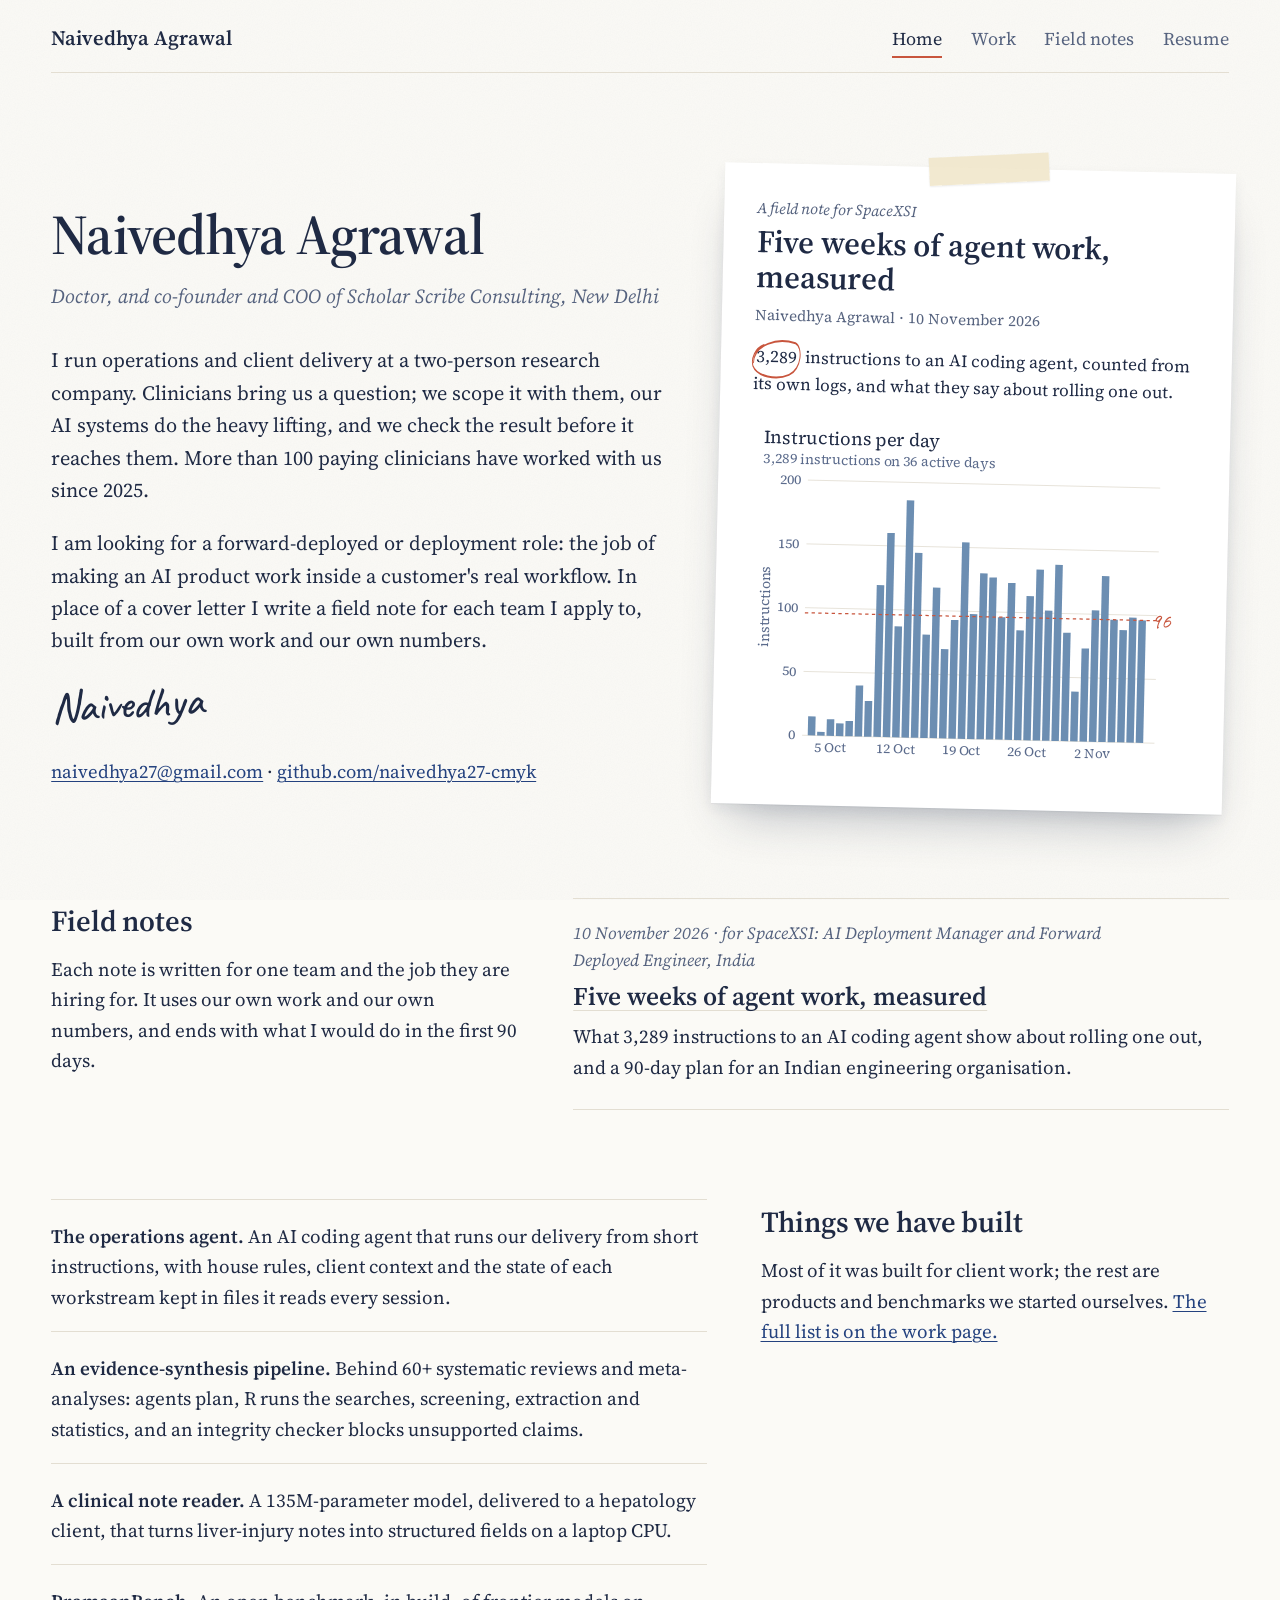
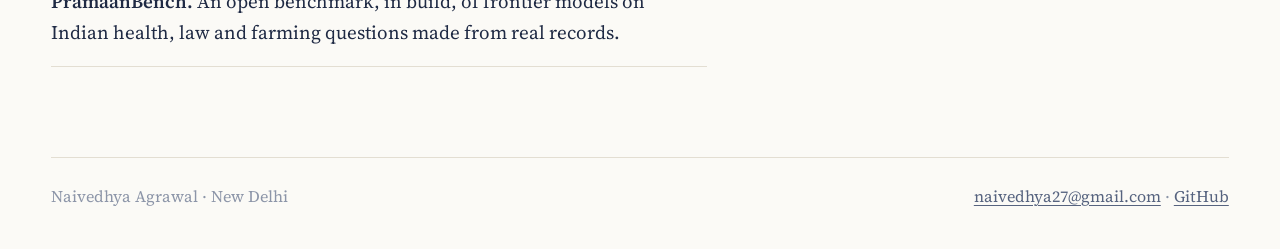
==== index.html @ cb933501 "Site: home, work, field notes and resume; field note for the SpaceXSI India roles Co-Authored-By: Cl" ====
<!doctype html>
<html lang="en">
<head>
<meta charset="utf-8">
<meta name="viewport" content="width=device-width, initial-scale=1">
<title>Naivedhya Agrawal</title>
<meta name="description" content="Naivedhya Agrawal: doctor, and co-founder and COO of Scholar Scribe Consulting in New Delhi. Field notes on putting AI systems to work inside real organisations.">
<meta name="author" content="Naivedhya Agrawal">
<meta name="robots" content="noindex, nofollow">
<link rel="preconnect" href="https://fonts.googleapis.com">
<link rel="preconnect" href="https://fonts.gstatic.com" crossorigin>
<link href="https://fonts.googleapis.com/css2?family=Caveat:wght@400;500;600&family=Source+Serif+4:ital,opsz,wght@0,8..60,400;0,8..60,600;1,8..60,400&display=swap" rel="stylesheet">
<link rel="stylesheet" href="./assets/site.css">
<link rel="icon" href="./assets/favicon.svg" type="image/svg+xml">
<script src="./assets/site.js" defer></script>
</head>
<body>
<header class="masthead wrap">
  <a class="name" href="./">Naivedhya Agrawal</a>
  <nav aria-label="Main">
    <a href="./" aria-current="page">Home</a>
    <a href="./work/">Work</a>
    <a href="./for/">Field notes</a>
    <a href="./resume/">Resume</a>
  </nav>
</header>
<main class="wrap">

  <section class="spread opener home-open">
    <div>
      <h1 class="kicker-gap">Naivedhya Agrawal</h1>
      <p class="role">Doctor, and co-founder and COO of Scholar Scribe Consulting, New Delhi</p>
      <div class="letter">
        <p>I run operations and client delivery at a two-person research company. Clinicians bring us a question; we scope it with them, our AI systems do the heavy lifting, and we check the result before it reaches them. More than 100 paying clinicians have worked with us since 2025.</p>
        <p>I am looking for a forward-deployed or deployment role: the job of making an AI product work inside a customer's real workflow. In place of a cover letter I write a field note for each team I apply to, built from our own work and our own numbers.</p>
        <p class="sign">Naivedhya</p>
        <p class="contact"><a href="mailto:naivedhya27@gmail.com">naivedhya27@gmail.com</a> · <a href="https://github.com/naivedhya27-cmyk">github.com/naivedhya27-cmyk</a></p>
      </div>
    </div>
    <a class="printout" href="./for/spacexsi/" aria-label="Read the field note Five weeks of agent work, measured">
      <p class="p-kicker">A field note for SpaceXSI</p>
      <p class="p-title">Five weeks of agent work, measured</p>
      <p class="p-by">Naivedhya Agrawal · 10 November 2026</p>
      <p class="p-text"><span class="circled">3,289<svg viewBox="0 0 100 40" preserveAspectRatio="none" aria-hidden="true"><path pathLength="1" d="M7 25 C8 10 50 3 85 8 C99 11 98 30 74 35 C50 40 14 37 6 28 C2 22 9 13 26 10"/></svg></span> instructions to an AI coding agent, counted from its own logs, and what they say about rolling one out.</p>
      <figure class="chart"><div class="fig-any"><svg role="img" aria-label="Bar chart: instructions per day" focusable="false" xmlns='http://www.w3.org/2000/svg' xmlns:xlink='http://www.w3.org/1999/xlink' viewBox='0 0 302.40 237.60'>
<g class='svglite'>
<defs>
  <style type='text/css'><![CDATA[
    .svglite line, .svglite polyline, .svglite polygon, .svglite path, .svglite rect, .svglite circle {
      fill: none;
      stroke: #000000;
      stroke-linecap: round;
      stroke-linejoin: round;
      stroke-miterlimit: 10.00;
    }
    .svglite text {
      white-space: pre;
    }
    .svglite g.glyphgroup path {
      fill: inherit;
      stroke: none;
    }
  ]]></style>
</defs>
<rect width='100%' height='100%' style='stroke: none; fill: none;'/>
<defs>
  <clipPath id='p1-cpMC4wMHwzMDIuNDB8MC4wMHwyMzcuNjA='>
    <rect x='0.00' y='0.00' width='302.40' height='237.60' />
  </clipPath>
</defs>
<g clip-path='url(#p1-cpMC4wMHwzMDIuNDB8MC4wMHwyMzcuNjA=)'>
<rect x='-0.000000000000032' y='0.00' width='302.40' height='237.60' style='stroke-width: 1.07; stroke: none;' />
<rect x='38.62' y='42.02' width='239.87' height='174.46' style='stroke-width: 1.07; stroke: none;' />
<polyline points='38.62,216.48 278.49,216.48 ' style='stroke-width: 0.64; stroke: #E6E2D8; stroke-linecap: butt;' />
<polyline points='38.62,173.05 278.49,173.05 ' style='stroke-width: 0.64; stroke: #E6E2D8; stroke-linecap: butt;' />
<polyline points='38.62,129.63 278.49,129.63 ' style='stroke-width: 0.64; stroke: #E6E2D8; stroke-linecap: butt;' />
<polyline points='38.62,86.21 278.49,86.21 ' style='stroke-width: 0.64; stroke: #E6E2D8; stroke-linecap: butt;' />
<polyline points='38.62,42.78 278.49,42.78 ' style='stroke-width: 0.64; stroke: #E6E2D8; stroke-linecap: butt;' />
<rect x='42.45' y='203.45' width='5.10' height='13.03' style='stroke-width: 1.07; stroke: none; stroke-linecap: butt; stroke-linejoin: miter; fill: #6C8EB2;' />
<rect x='48.83' y='213.87' width='5.10' height='2.61' style='stroke-width: 1.07; stroke: none; stroke-linecap: butt; stroke-linejoin: miter; fill: #6C8EB2;' />
<rect x='55.21' y='205.19' width='5.10' height='11.29' style='stroke-width: 1.07; stroke: none; stroke-linecap: butt; stroke-linejoin: miter; fill: #6C8EB2;' />
<rect x='61.59' y='207.79' width='5.10' height='8.68' style='stroke-width: 1.07; stroke: none; stroke-linecap: butt; stroke-linejoin: miter; fill: #6C8EB2;' />
<rect x='67.97' y='206.05' width='5.10' height='10.42' style='stroke-width: 1.07; stroke: none; stroke-linecap: butt; stroke-linejoin: miter; fill: #6C8EB2;' />
<rect x='74.35' y='181.74' width='5.10' height='34.74' style='stroke-width: 1.07; stroke: none; stroke-linecap: butt; stroke-linejoin: miter; fill: #6C8EB2;' />
<rect x='80.73' y='192.16' width='5.10' height='24.32' style='stroke-width: 1.07; stroke: none; stroke-linecap: butt; stroke-linejoin: miter; fill: #6C8EB2;' />
<rect x='87.11' y='113.13' width='5.10' height='103.35' style='stroke-width: 1.07; stroke: none; stroke-linecap: butt; stroke-linejoin: miter; fill: #6C8EB2;' />
<rect x='93.48' y='77.52' width='5.10' height='138.95' style='stroke-width: 1.07; stroke: none; stroke-linecap: butt; stroke-linejoin: miter; fill: #6C8EB2;' />
<rect x='99.86' y='140.92' width='5.10' height='75.56' style='stroke-width: 1.07; stroke: none; stroke-linecap: butt; stroke-linejoin: miter; fill: #6C8EB2;' />
<rect x='106.24' y='54.94' width='5.10' height='161.53' style='stroke-width: 1.07; stroke: none; stroke-linecap: butt; stroke-linejoin: miter; fill: #6C8EB2;' />
<rect x='112.62' y='90.55' width='5.10' height='125.93' style='stroke-width: 1.07; stroke: none; stroke-linecap: butt; stroke-linejoin: miter; fill: #6C8EB2;' />
<rect x='119.00' y='146.13' width='5.10' height='70.35' style='stroke-width: 1.07; stroke: none; stroke-linecap: butt; stroke-linejoin: miter; fill: #6C8EB2;' />
<rect x='125.38' y='114.00' width='5.10' height='102.48' style='stroke-width: 1.07; stroke: none; stroke-linecap: butt; stroke-linejoin: miter; fill: #6C8EB2;' />
<rect x='131.76' y='155.68' width='5.10' height='60.79' style='stroke-width: 1.07; stroke: none; stroke-linecap: butt; stroke-linejoin: miter; fill: #6C8EB2;' />
<rect x='138.14' y='135.71' width='5.10' height='80.77' style='stroke-width: 1.07; stroke: none; stroke-linecap: butt; stroke-linejoin: miter; fill: #6C8EB2;' />
<rect x='144.52' y='82.73' width='5.10' height='133.74' style='stroke-width: 1.07; stroke: none; stroke-linecap: butt; stroke-linejoin: miter; fill: #6C8EB2;' />
<rect x='150.90' y='131.37' width='5.10' height='85.11' style='stroke-width: 1.07; stroke: none; stroke-linecap: butt; stroke-linejoin: miter; fill: #6C8EB2;' />
<rect x='157.28' y='103.58' width='5.10' height='112.90' style='stroke-width: 1.07; stroke: none; stroke-linecap: butt; stroke-linejoin: miter; fill: #6C8EB2;' />
<rect x='163.66' y='106.18' width='5.10' height='110.29' style='stroke-width: 1.07; stroke: none; stroke-linecap: butt; stroke-linejoin: miter; fill: #6C8EB2;' />
<rect x='170.04' y='133.10' width='5.10' height='83.37' style='stroke-width: 1.07; stroke: none; stroke-linecap: butt; stroke-linejoin: miter; fill: #6C8EB2;' />
<rect x='176.42' y='109.66' width='5.10' height='106.82' style='stroke-width: 1.07; stroke: none; stroke-linecap: butt; stroke-linejoin: miter; fill: #6C8EB2;' />
<rect x='182.80' y='141.79' width='5.10' height='74.69' style='stroke-width: 1.07; stroke: none; stroke-linecap: butt; stroke-linejoin: miter; fill: #6C8EB2;' />
<rect x='189.18' y='118.34' width='5.10' height='98.14' style='stroke-width: 1.07; stroke: none; stroke-linecap: butt; stroke-linejoin: miter; fill: #6C8EB2;' />
<rect x='195.56' y='100.10' width='5.10' height='116.37' style='stroke-width: 1.07; stroke: none; stroke-linecap: butt; stroke-linejoin: miter; fill: #6C8EB2;' />
<rect x='201.94' y='127.89' width='5.10' height='88.58' style='stroke-width: 1.07; stroke: none; stroke-linecap: butt; stroke-linejoin: miter; fill: #6C8EB2;' />
<rect x='208.32' y='96.63' width='5.10' height='119.85' style='stroke-width: 1.07; stroke: none; stroke-linecap: butt; stroke-linejoin: miter; fill: #6C8EB2;' />
<rect x='214.69' y='142.66' width='5.10' height='73.82' style='stroke-width: 1.07; stroke: none; stroke-linecap: butt; stroke-linejoin: miter; fill: #6C8EB2;' />
<rect x='221.07' y='182.61' width='5.10' height='33.87' style='stroke-width: 1.07; stroke: none; stroke-linecap: butt; stroke-linejoin: miter; fill: #6C8EB2;' />
<rect x='227.45' y='153.08' width='5.10' height='63.40' style='stroke-width: 1.07; stroke: none; stroke-linecap: butt; stroke-linejoin: miter; fill: #6C8EB2;' />
<rect x='233.83' y='127.02' width='5.10' height='89.45' style='stroke-width: 1.07; stroke: none; stroke-linecap: butt; stroke-linejoin: miter; fill: #6C8EB2;' />
<rect x='240.21' y='103.58' width='5.10' height='112.90' style='stroke-width: 1.07; stroke: none; stroke-linecap: butt; stroke-linejoin: miter; fill: #6C8EB2;' />
<rect x='246.59' y='133.10' width='5.10' height='83.37' style='stroke-width: 1.07; stroke: none; stroke-linecap: butt; stroke-linejoin: miter; fill: #6C8EB2;' />
<rect x='252.97' y='140.05' width='5.10' height='76.42' style='stroke-width: 1.07; stroke: none; stroke-linecap: butt; stroke-linejoin: miter; fill: #6C8EB2;' />
<rect x='259.35' y='131.37' width='5.10' height='85.11' style='stroke-width: 1.07; stroke: none; stroke-linecap: butt; stroke-linejoin: miter; fill: #6C8EB2;' />
<rect x='265.73' y='133.10' width='5.10' height='83.37' style='stroke-width: 1.07; stroke: none; stroke-linecap: butt; stroke-linejoin: miter; fill: #6C8EB2;' />
<line x1='38.62' y1='133.10' x2='278.49' y2='133.10' style='stroke-width: 0.85; stroke: #C8553D; stroke-dasharray: 2.28,2.28; stroke-linecap: butt;' />
<text x='274.66' y='138.05' style='font-size: 14.80px;fill: #C8553D; font-family: "Caveat";' textLength='13.31px' lengthAdjust='spacingAndGlyphs'>96</text>
<text x='33.69' y='219.49' text-anchor='end' style='font-size: 9.00px;fill: #5B6B8C; font-family: "Source Serif 4";' textLength='4.77px' lengthAdjust='spacingAndGlyphs'>0</text>
<text x='33.69' y='176.07' text-anchor='end' style='font-size: 9.00px;fill: #5B6B8C; font-family: "Source Serif 4";' textLength='9.53px' lengthAdjust='spacingAndGlyphs'>50</text>
<text x='33.69' y='132.65' text-anchor='end' style='font-size: 9.00px;fill: #5B6B8C; font-family: "Source Serif 4";' textLength='14.30px' lengthAdjust='spacingAndGlyphs'>100</text>
<text x='33.69' y='89.22' text-anchor='end' style='font-size: 9.00px;fill: #5B6B8C; font-family: "Source Serif 4";' textLength='14.30px' lengthAdjust='spacingAndGlyphs'>150</text>
<text x='33.69' y='45.80' text-anchor='end' style='font-size: 9.00px;fill: #5B6B8C; font-family: "Source Serif 4";' textLength='14.30px' lengthAdjust='spacingAndGlyphs'>200</text>
<text x='57.76' y='227.44' text-anchor='middle' style='font-size: 9.00px;fill: #5B6B8C; font-family: "Source Serif 4";' textLength='21.47px' lengthAdjust='spacingAndGlyphs'>5 Oct</text>
<text x='102.42' y='227.44' text-anchor='middle' style='font-size: 9.00px;fill: #5B6B8C; font-family: "Source Serif 4";' textLength='26.23px' lengthAdjust='spacingAndGlyphs'>12 Oct</text>
<text x='147.07' y='227.44' text-anchor='middle' style='font-size: 9.00px;fill: #5B6B8C; font-family: "Source Serif 4";' textLength='26.23px' lengthAdjust='spacingAndGlyphs'>19 Oct</text>
<text x='191.73' y='227.44' text-anchor='middle' style='font-size: 9.00px;fill: #5B6B8C; font-family: "Source Serif 4";' textLength='26.23px' lengthAdjust='spacingAndGlyphs'>26 Oct</text>
<text x='236.39' y='227.44' text-anchor='middle' style='font-size: 9.00px;fill: #5B6B8C; font-family: "Source Serif 4";' textLength='24.16px' lengthAdjust='spacingAndGlyphs'>2 Nov</text>
<text transform='translate(14.34,129.25) rotate(-90)' text-anchor='middle' style='font-size: 9.50px;fill: #5B6B8C; font-family: "Source Serif 4";' textLength='54.77px' lengthAdjust='spacingAndGlyphs'>instructions</text>
<text x='7.97' y='31.74' style='font-size: 9.50px;fill: #5B6B8C; font-family: "Source Serif 4";' textLength='158.05px' lengthAdjust='spacingAndGlyphs'>3,289 instructions on 36 active days</text>
<text x='7.97' y='18.34' style='font-size: 12.50px;fill: #1F2A44; font-family: "Source Serif 4";' textLength='120.09px' lengthAdjust='spacingAndGlyphs'>Instructions per day</text>
</g>
</g>
</svg></div></figure>
      <span class="note">read this one first</span>
    </a>
  </section>

  <section class="spread">
    <div class="txt">
      <h2>Field notes</h2>
      <p>Each note is written for one team and the job they are hiring for. It uses our own work and our own numbers, and ends with what I would do in the first 90 days.</p>
    </div>
    <ol class="notes-list">
      <li>
        <p class="meta">10 November 2026 · for SpaceXSI: AI Deployment Manager and Forward Deployed Engineer, India</p>
        <h3><a href="./for/spacexsi/">Five weeks of agent work, measured</a></h3>
        <p>What 3,289 instructions to an AI coding agent show about rolling one out, and a 90-day plan for an Indian engineering organisation.</p>
      </li>
    </ol>
  </section>

  <section class="spread flip">
    <div class="txt">
      <h2>Things we have built</h2>
      <p>Most of it was built for client work; the rest are products and benchmarks we started ourselves. <a href="./work/">The full list is on the work page.</a></p>
    </div>
    <ul class="plain-list">
      <li><p><strong>The operations agent.</strong> An AI coding agent that runs our delivery from short instructions, with house rules, client context and the state of each workstream kept in files it reads every session.</p></li>
      <li><p><strong>An evidence-synthesis pipeline.</strong> Behind 60+ systematic reviews and meta-analyses: agents plan, R runs the searches, screening, extraction and statistics, and an integrity checker blocks unsupported claims.</p></li>
      <li><p><strong>A clinical note reader.</strong> A 135M-parameter model, delivered to a hepatology client, that turns liver-injury notes into structured fields on a laptop CPU.</p></li>
      <li><p><strong>PramaanBench.</strong> An open benchmark, in build, of frontier models on Indian health, law and farming questions made from real records.</p></li>
    </ul>
  </section>

</main>
<footer class="foot wrap">
  <span>Naivedhya Agrawal · New Delhi</span>
  <span><a href="mailto:naivedhya27@gmail.com">naivedhya27@gmail.com</a> · <a href="https://github.com/naivedhya27-cmyk">GitHub</a></span>
</footer>
</body>
</html>
---- assets/site.css ----
/* site.css: Naivedhya Agrawal. White paper, navy ink, a highlighter and a red pen. */
:root {
  --paper: #fbfaf6;
  --sheet: #ffffff;
  --ink: #1f2a44;
  --soft: #56637f;
  --faint: #8c95a8;
  --rule: #e3ded2;
  --pen: #c8553d;
  --hl: rgba(255, 206, 84, .58);
  --link: #24427f;
  --serif: "Source Serif 4", "Source Serif Pro", Georgia, "Times New Roman", serif;
  --hand: "Caveat", "Segoe Print", "Bradley Hand", cursive;
  --gut: clamp(16px, 4vw, 72px);
  --fs: clamp(17px, 0.42vw + 13.6px, 20px);
  color-scheme: light;
}
*, *::before, *::after { box-sizing: border-box; }
html { background: var(--paper); -webkit-text-size-adjust: 100%; text-size-adjust: 100%; }
body {
  margin: 0; position: relative; min-height: 100vh;
  color: var(--ink); background: transparent;
  font-family: var(--serif); font-size: var(--fs); line-height: 1.6;
  font-optical-sizing: auto; text-rendering: optimizeLegibility; -webkit-font-smoothing: antialiased;
}
/* paper grain */
body::before {
  content: ""; position: fixed; inset: 0; z-index: -1; pointer-events: none; opacity: .07;
  background-image: url("data:image/svg+xml,%3Csvg xmlns='http://www.w3.org/2000/svg' width='180' height='180'%3E%3Cfilter id='n'%3E%3CfeTurbulence type='fractalNoise' baseFrequency='.85' numOctaves='2' stitchTiles='stitch'/%3E%3CfeColorMatrix values='0 0 0 0 .12 0 0 0 0 .15 0 0 0 0 .22 0 0 0 .5 0'/%3E%3C/filter%3E%3Crect width='100%25' height='100%25' filter='url(%23n)'/%3E%3C/svg%3E");
}
a { color: var(--link); text-decoration-thickness: 1px; text-underline-offset: .18em; }
a:hover { color: var(--ink); text-decoration-thickness: 2px; }
a:focus-visible { outline: 2px solid var(--pen); outline-offset: 3px; }
.wrap { width: min(1560px, calc(100% - 2 * var(--gut))); margin-inline: auto; }

/* masthead and footer */
.masthead {
  display: flex; flex-wrap: wrap; align-items: baseline; justify-content: space-between;
  gap: .3em 2em; padding: 22px 0 14px; border-bottom: 1px solid var(--rule);
}
.masthead .name { font-weight: 600; font-size: 1.08em; color: var(--ink); text-decoration: none; }
.masthead nav { display: flex; flex-wrap: wrap; gap: .2em 1.5em; }
.masthead nav a { color: var(--soft); text-decoration: none; font-size: .95em; padding-bottom: 2px; border-bottom: 2px solid transparent; }
.masthead nav a:hover { color: var(--ink); }
.masthead nav a[aria-current="page"] { color: var(--ink); border-bottom-color: var(--pen); }
.foot {
  display: flex; flex-wrap: wrap; justify-content: space-between; gap: .5em 2em;
  color: var(--faint); font-size: .85em; padding: 26px 0 40px; border-top: 1px solid var(--rule);
  margin-top: clamp(56px, 7vw, 112px);
}
.foot a { color: var(--soft); }

/* type */
h1, h2, h3 { font-weight: 600; color: var(--ink); }
h1 { font-size: clamp(2.2rem, 1.6rem + 2.4vw, 4rem); line-height: 1.06; letter-spacing: -.015em; margin: .12em 0 .32em; max-width: 18ch; }
h2 { font-size: clamp(1.4rem, 1.1rem + .9vw, 2rem); line-height: 1.18; letter-spacing: -.005em; margin: 0 0 .55em; }
h3, .h3 { font-size: 1.12em; line-height: 1.3; letter-spacing: 0; margin: 0 0 .4em; }
p { margin: 0 0 1em; max-width: 66ch; }
main.wrap { padding-top: clamp(28px, 4.4vw, 72px); }
.kicker { font-style: italic; color: var(--soft); margin: 0 0 .3em; max-width: none; }
.byline { color: var(--soft); font-size: .95em; margin-bottom: 1.6em; }
.lede p { font-size: 1.07em; }
.small { font-size: .9em; color: var(--soft); }
.meta { font-style: italic; color: var(--soft); font-size: .9em; margin: 0 0 .35em; }
section { margin: clamp(52px, 7vw, 120px) 0; }
main > section:first-child { margin-top: 0; }
strong { font-weight: 600; }

/* highlighter and red pen */
mark {
  color: inherit; background: transparent; padding: 0 .16em; margin: 0 -.04em;
  background-image: linear-gradient(104deg, rgba(255, 206, 84, 0) .08em, var(--hl) .32em, rgba(255, 212, 96, .5) 62%, var(--hl) calc(100% - .32em), rgba(255, 206, 84, 0) calc(100% - .08em));
  background-repeat: no-repeat; background-size: 100% 70%; background-position: 0 80%;
  -webkit-box-decoration-break: clone; box-decoration-break: clone;
  border-radius: .25em .55em .35em .6em / .6em .3em .7em .35em;
}
.note {
  display: inline-block; max-width: none; margin: .5em 0 0 .2em;
  font-family: var(--hand); font-weight: 500; color: var(--pen); font-size: 1.6em; line-height: 1.05;
  transform: rotate(-2.4deg); transform-origin: 0 50%;
}
.sign, .letter .sign, .txt .sign { font-family: var(--hand); font-weight: 500; font-size: 2.3em; line-height: 1; color: var(--ink); display: inline-block; transform: rotate(-3deg); margin: .1em 0 .5em; }
.circled { position: relative; display: inline-block; white-space: nowrap; margin: 0 .22em 0 .12em; }
.circled svg { position: absolute; left: -15%; top: -36%; width: 130%; height: 172%; overflow: visible; pointer-events: none; }

/* business card */
.card {
  background: var(--sheet); max-width: 440px; aspect-ratio: 1.75 / 1; display: flex; flex-direction: column; justify-content: space-between; gap: .6em;
  padding: clamp(18px, 2vw, 30px) clamp(20px, 2.2vw, 34px); margin: .6em 0 0 clamp(0px, 4vw, 64px);
  border-top: 3px solid var(--ink); transform: rotate(-1.6deg);
  box-shadow: 0 1px 1px rgba(31, 42, 68, .06), 0 8px 18px rgba(31, 42, 68, .08), 0 26px 46px -22px rgba(31, 42, 68, .3);
}
.card p { margin: 0; max-width: none; }
.card-name { font-weight: 600; font-size: 1.25em; line-height: 1.2; }
.card-role { font-style: italic; color: var(--soft); font-size: .9em; margin-top: .2em !important; }
.card-lines { font-size: .88em; line-height: 1.65; }
.card-links { margin: 1.4em 0 0 clamp(0px, 4vw, 64px); }
@media (max-width: 1199px) { .card, .card-links { margin-left: 0; } }
.circled path { fill: none; stroke: var(--pen); stroke-width: 1.7; stroke-linecap: round; }

/* spreads: text on one side, the exhibit on the other */
.spread { display: grid; grid-template-columns: minmax(0, 5fr) minmax(0, 7fr); gap: clamp(28px, 4.2vw, 84px); align-items: start; }
.spread.flip { grid-template-columns: minmax(0, 7fr) minmax(0, 5fr); }
.spread.flip > :first-child { order: 2; }
.spread.even { grid-template-columns: minmax(0, 1fr) minmax(0, 1fr); }
.spread.opener { grid-template-columns: minmax(0, 6fr) minmax(0, 5fr); align-items: end; }
.spread > .txt { padding-top: .3em; }
@media (max-width: 1199px) {
  .spread, .spread.flip, .spread.even, .spread.opener { grid-template-columns: minmax(0, 1fr); align-items: start; }
  .spread.flip > :first-child { order: 0; }
}

/* charts */
figure { margin: 0; }
figure.chart { max-width: 900px; }
.fig-d svg, .fig-m svg, .fig-any svg { display: block; width: 100%; height: auto; overflow: visible; }
.fig-m { display: none; max-width: 520px; }
@media (max-width: 639px) { .fig-d { display: none; } .fig-m { display: block; } }
figcaption { color: var(--soft); font-size: .86em; line-height: 1.45; margin-top: .7em; max-width: 60ch; padding-left: .8em; border-left: 2px solid var(--rule); }

/* the five numbers */
table { border-collapse: collapse; width: 100%; }
.h-quiet { font-size: 1.05em; letter-spacing: .01em; margin: 0 0 .6em; color: var(--soft); font-weight: 600; }
.facts { font-size: .95em; }
.facts th, .facts td { border-top: 1px solid var(--rule); padding: .7em 0; vertical-align: top; text-align: left; }
.facts th { font-weight: 400; color: var(--soft); width: 44%; padding-right: 1.2em; }
.facts tr:last-child th, .facts tr:last-child td { border-bottom: 1px solid var(--rule); }
.facts + .small { margin-top: .9em; }
@media (max-width: 560px) {
  .facts th, .facts td { display: block; width: auto; }
  .facts th { padding: .75em 0 .05em; }
  .facts td { border-top: 0; padding: 0 0 .75em; }
  .facts tr:last-child th { border-bottom: 0; }
}

/* lessons */
.lessons > h2 { font-size: clamp(1.6rem, 1.2rem + 1.3vw, 2.5rem); max-width: 26ch; margin-bottom: 1em; }
.num { font-family: var(--hand); font-weight: 600; color: var(--pen); font-size: 1.55em; line-height: 0; margin-right: .3em; position: relative; top: .06em; }
.grid2 { list-style: none; margin: clamp(40px, 5vw, 80px) 0 0; padding: 0; display: grid; grid-template-columns: repeat(2, minmax(0, 1fr)); gap: clamp(28px, 3.4vw, 60px) clamp(28px, 4.2vw, 84px); }
.grid2 li { border-top: 1px solid var(--rule); padding-top: 1.1em; }
@media (max-width: 899px) { .grid2 { grid-template-columns: minmax(0, 1fr); } }

/* the 90-day plan */
.plan { margin-top: 1.6em; font-size: .95em; }
.plan th { text-align: left; font-weight: 600; color: var(--soft); font-size: .9em; padding: .6em 1.6em .6em 0; border-bottom: 1.5px solid var(--ink); }
.plan td { vertical-align: top; padding: 1.05em 1.6em 1.05em 0; border-bottom: 1px solid var(--rule); }
.plan td:first-child { white-space: nowrap; font-weight: 600; width: 7.5em; }
.plan td:nth-child(2) { width: 56%; }
.plan td:last-child { padding-right: 0; color: var(--soft); }
@media (max-width: 760px) {
  .plan thead { display: none; }
  .plan tr { display: block; border-bottom: 1px solid var(--rule); padding: .9em 0; }
  .plan td, .plan td:first-child, .plan td:nth-child(2) { display: block; width: auto; border: 0; padding: .25em 0; white-space: normal; }
  .plan td[data-label]::before { content: attr(data-label); display: block; font-style: italic; font-weight: 400; color: var(--soft); font-size: .9em; }
}

/* about, method */
.contact { line-height: 1.9; }
.method { font-size: .86em; color: var(--soft); max-width: 82ch; border-top: 1px solid var(--rule); padding-top: 1.2em; margin-top: clamp(52px, 6vw, 96px); }

/* home: the letter and the printout */
.kicker-gap { margin-top: 0; }
.plan-s .spread { align-items: center; }
.role { font-style: italic; color: var(--soft); font-size: 1.05em; margin: -.1em 0 1.6em; }
.letter p { font-size: 1.07em; }
.letter .contact { font-size: .98em; margin-top: .4em; }
.printout {
  display: block; position: relative; max-width: 660px; margin: clamp(16px, 3vw, 48px) 0 0 auto;
  padding: clamp(24px, 2.6vw, 44px) clamp(22px, 2.6vw, 46px) clamp(30px, 3vw, 52px);
  background: var(--sheet); color: var(--ink); text-decoration: none;
  transform: rotate(1.3deg);
  box-shadow: 0 1px 1px rgba(31, 42, 68, .05), 0 6px 14px rgba(31, 42, 68, .07), 0 28px 50px -20px rgba(31, 42, 68, .3);
  transition: transform .45s ease, box-shadow .45s ease;
}
.printout:hover { color: var(--ink); transform: rotate(.5deg) translateY(-3px); box-shadow: 0 1px 1px rgba(31, 42, 68, .05), 0 10px 20px rgba(31, 42, 68, .09), 0 36px 60px -22px rgba(31, 42, 68, .34); }
.printout::before { content: ""; position: absolute; top: -13px; left: 40%; width: 120px; height: 28px; background: rgba(240, 230, 200, .85); transform: rotate(-4deg); box-shadow: 0 1px 2px rgba(0, 0, 0, .08); }
.printout p { max-width: none; }
.p-kicker { font-style: italic; color: var(--soft); font-size: .8em; margin: 0 0 .3em; }
.p-title { font-size: clamp(1.45rem, 1rem + 1.2vw, 2.05rem); font-weight: 600; line-height: 1.1; margin: 0 0 .3em; }
.p-by { color: var(--soft); font-size: .8em; margin: 0 0 1em; }
.p-text { font-size: .9em; margin: 0 0 1.1em; }
.printout figure.chart { max-width: none; }
.printout .note { position: absolute; right: 6%; bottom: -1.2em; transform: rotate(-4deg); font-size: 1.5em; background: none; }
@media (max-width: 1199px) { .printout { margin: 8px 0 0; } }
@media (max-width: 639px) { .printout { transform: rotate(.7deg); } .printout::before { left: 30%; width: 96px; } }

/* lists */
.notes-list, .plain-list { list-style: none; margin: 0; padding: 0; }
.notes-list li, .plain-list li { border-top: 1px solid var(--rule); padding: 1.1em 0 .4em; }
.notes-list li:last-child, .plain-list li:last-child { border-bottom: 1px solid var(--rule); }
.notes-list h3 { font-size: 1.35em; margin-bottom: .3em; }
.notes-list h3 a { color: var(--ink); text-decoration-color: var(--rule); }
.notes-list h3 a:hover { text-decoration-color: var(--pen); }
.plain-list li { padding-bottom: 1em; }
.plain-list p { margin: 0; }

/* inner page heads */
.page-head { align-items: end; }
.page-head h1 { margin-bottom: 0; }
.page-head .intro { font-size: 1.07em; color: var(--ink); margin: 0; }

/* work catalogue */
.catalog { list-style: none; padding: 0; margin: 0; display: grid; grid-template-columns: repeat(2, minmax(0, 1fr)); gap: 0 clamp(28px, 4.2vw, 84px); }
.catalog li { border-top: 1px solid var(--rule); padding: 1.3em 0 1.4em; }
.catalog li p:last-child { margin-bottom: 0; }
@media (max-width: 899px) { .catalog { grid-template-columns: minmax(0, 1fr); } }

/* resume */
.cv-spread { grid-template-columns: minmax(0, 8fr) minmax(0, 4fr); }
.cv {
  background: var(--sheet); padding: clamp(22px, 4vw, 64px) clamp(18px, 4.4vw, 72px);
  box-shadow: 0 1px 1px rgba(31, 42, 68, .05), 0 6px 14px rgba(31, 42, 68, .06), 0 30px 56px -24px rgba(31, 42, 68, .26);
}
.cv h1 { font-size: clamp(1.9rem, 1.4rem + 1.4vw, 2.7rem); margin: 0 0 .15em; max-width: none; }
.cv-sub { font-weight: 600; margin: 0 0 .2em; }
.cv-contact { color: var(--soft); margin: 0 0 1em; }
.cv h2 { font-size: 1.02em; letter-spacing: .03em; border-bottom: 1px solid var(--ink); padding-bottom: .25em; margin: 1.7em 0 .7em; }
.cv ul { margin: 0 0 .8em; padding-left: 1.15em; }
.cv li { margin: .32em 0; }
.cv .job { font-weight: 600; margin: 1em 0 .2em; }
.cv .when { font-weight: 400; color: var(--soft); }
.cv p { max-width: none; }
.cv-side { position: sticky; top: 24px; }
.cv-side h2 { font-size: 1.3em; }
@media (max-width: 1199px) { .cv-spread { grid-template-columns: minmax(0, 1fr); } .cv-side { position: static; } }
@media print {
  body::before, .masthead, .foot, .cv-side { display: none; }
  html { background: #fff; }
  .cv { box-shadow: none; padding: 0; }
  .cv-spread { display: block; margin: 0; }
}

/* motion: only after site.js has marked the page (never with reduced motion) */
.js mark { background-size: 0% 70%; transition: background-size .85s cubic-bezier(.25, .7, .2, 1) .15s; }
.js mark.in { background-size: 100% 70%; }
.js .note { clip-path: inset(-20% 100% -20% 0); transition: clip-path 1.25s cubic-bezier(.45, .1, .3, 1) .25s; }
.js .note.in { clip-path: inset(-20% -4% -20% -2%); }
.js .circled path { stroke-dasharray: 1 1; stroke-dashoffset: 1; transition: stroke-dashoffset 1.1s cubic-bezier(.5, .1, .3, 1) .6s; }
.js .circled.in path { stroke-dashoffset: 0; }
.js figure.chart rect.bar { transform-box: fill-box; transform-origin: 50% 100%; transform: scaleY(0); transition: transform .75s cubic-bezier(.2, .75, .25, 1); transition-delay: calc(var(--i, 0) * 22ms); }
.js figure.chart.in rect.bar { transform: scaleY(1); }
.js figure.chart .ln { stroke-dasharray: var(--len) var(--len); stroke-dashoffset: var(--len); transition: stroke-dashoffset 1.8s cubic-bezier(.4, .1, .25, 1) .1s; }
.js figure.chart.in .ln { stroke-dashoffset: 0; }
.js figure.chart .dot, .js figure.chart .hand { opacity: 0; transition: opacity .6s ease 1.2s; }
.js figure.chart.in .dot, .js figure.chart.in .hand { opacity: 1; }
@media (prefers-reduced-motion: reduce) { .printout, .printout:hover { transition: none; } }
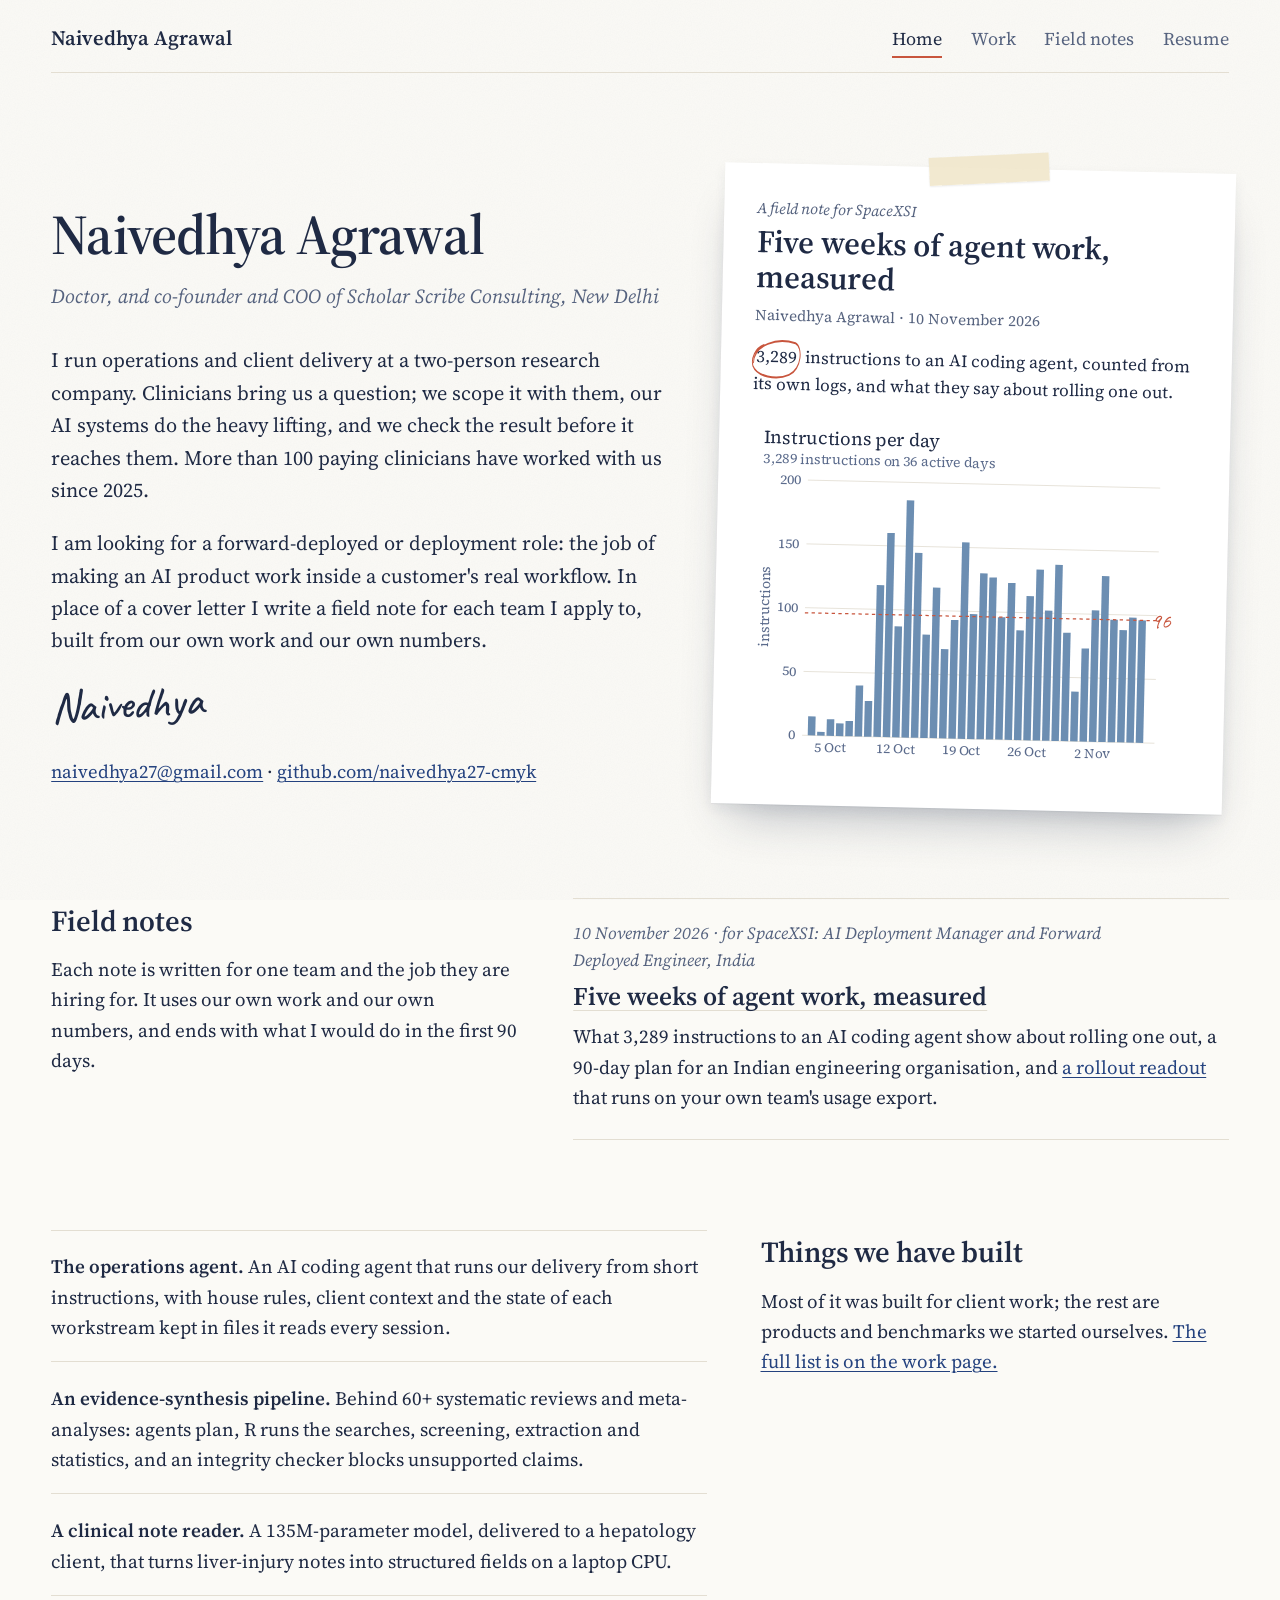
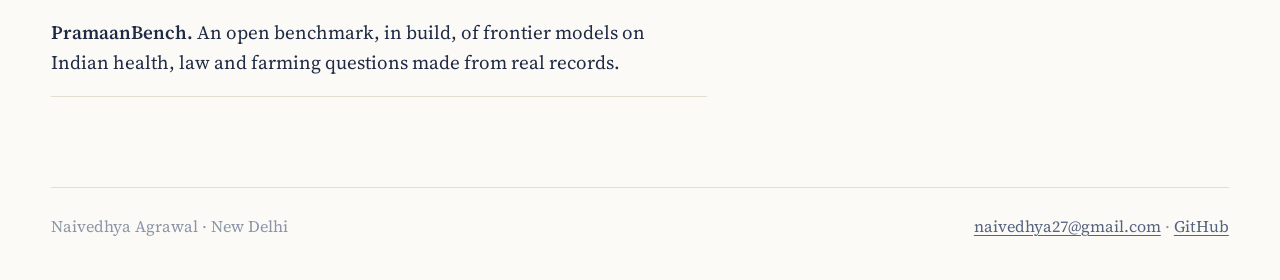
==== commit 62a69100: "Rollout readout: a browser tool that reads a team's Admin API daily usage export and writes the adop" ====
--- a/index.html
+++ b/index.html
@@ -143,7 +143,7 @@
       <li>
         <p class="meta">10 November 2026 · for SpaceXSI: AI Deployment Manager and Forward Deployed Engineer, India</p>
         <h3><a href="./for/spacexsi/">Five weeks of agent work, measured</a></h3>
-        <p>What 3,289 instructions to an AI coding agent show about rolling one out, and a 90-day plan for an Indian engineering organisation.</p>
+        <p>What 3,289 instructions to an AI coding agent show about rolling one out, a 90-day plan for an Indian engineering organisation, and <a href="./for/spacexsi/readout/">a rollout readout</a> that runs on your own team's usage export.</p>
       </li>
     </ol>
   </section>
--- a/assets/site.css
+++ b/assets/site.css
@@ -230,6 +230,45 @@
   .cv-spread { display: block; margin: 0; }
 }
 
+/* rollout readout */
+.drop { position: relative; border: 1.5px dashed #b9b2a2; background: rgba(255, 255, 255, .6); padding: clamp(18px, 2.4vw, 32px); border-radius: 3px; transition: background .2s, border-color .2s; }
+.drop.over { background: #fff; border-color: var(--pen); }
+.drop:focus-visible { outline: 2px solid var(--pen); outline-offset: 3px; }
+.drop p { max-width: none; }
+.drop-main { font-size: 1.12em; margin: 0 0 .4em; }
+.pick { color: var(--link); text-decoration: underline; text-underline-offset: .18em; cursor: pointer; }
+.pick input { position: absolute; width: 1px; height: 1px; opacity: 0; pointer-events: none; }
+.linkish { font: inherit; color: var(--link); background: none; border: 0; padding: 0; text-align: left; text-decoration: underline; text-underline-offset: .18em; cursor: pointer; }
+.btn { font: inherit; font-size: .95em; color: var(--sheet); background: var(--ink); border: 0; padding: .55em 1.1em; border-radius: 2px; cursor: pointer; }
+.btn:hover { background: #2c3a5c; }
+details.how { margin: 1em 0; border-top: 1px solid var(--rule); border-bottom: 1px solid var(--rule); padding: .6em 0; }
+details.how summary { cursor: pointer; }
+pre { background: #f3f0e8; padding: .9em 1em; margin: .3em 0 1em; white-space: pre-wrap; overflow-wrap: anywhere; font-size: .74em; line-height: 1.5; border-left: 2px solid var(--rule); max-width: 100%; }
+code { font-family: Consolas, "SFMono-Regular", "Liberation Mono", monospace; font-size: .86em; overflow-wrap: anywhere; }
+pre code { font-size: 1em; }
+.readout { scroll-margin-top: 16px; }
+.readout > .spread { margin-bottom: clamp(44px, 5vw, 84px); }
+.checks { list-style: none; margin: 0; padding: 0; }
+.checks li { border-top: 1px solid var(--rule); padding: .7em 0 .7em 3.6em; position: relative; }
+.checks li:last-child { border-bottom: 1px solid var(--rule); }
+.checks .tick { position: absolute; left: 0; top: .3em; font-family: var(--hand); font-size: 1.45em; color: var(--soft); }
+.checks li.look .tick { color: var(--pen); }
+ol.say { margin: 0 0 1em; padding-left: 1.3em; }
+ol.say li { margin: .35em 0 .7em; max-width: 62ch; }
+.rc { display: block; width: 100%; height: auto; max-width: 640px; }
+.rc .ax { font-family: var(--serif); font-size: 12px; fill: #56637f; }
+@media (max-width: 639px) { .rc .ax { font-size: 16px; } }
+.rc-title { margin: 0 0 .2em; font-size: .95em; }
+.rchart svg + .rc-title { margin-top: 1.4em; }
+.small-grid h3 { font-size: 1em; }
+.small-grid p { margin: 0; }
+.actions-row { margin-top: 2em; }
+.try a { text-decoration-color: var(--pen); text-decoration-thickness: 2px; }
+.plan.rules { margin-top: .4em; }
+.plan.rules td:first-child { white-space: normal; width: 38%; }
+.plan.rules td:nth-child(2) { width: 9em; white-space: nowrap; }
+@media (max-width: 760px) { .plan.rules td:first-child, .plan.rules td:nth-child(2) { width: auto; } }
+
 /* motion: only after site.js has marked the page (never with reduced motion) */
 .js mark { background-size: 0% 70%; transition: background-size .85s cubic-bezier(.25, .7, .2, 1) .15s; }
 .js mark.in { background-size: 100% 70%; }
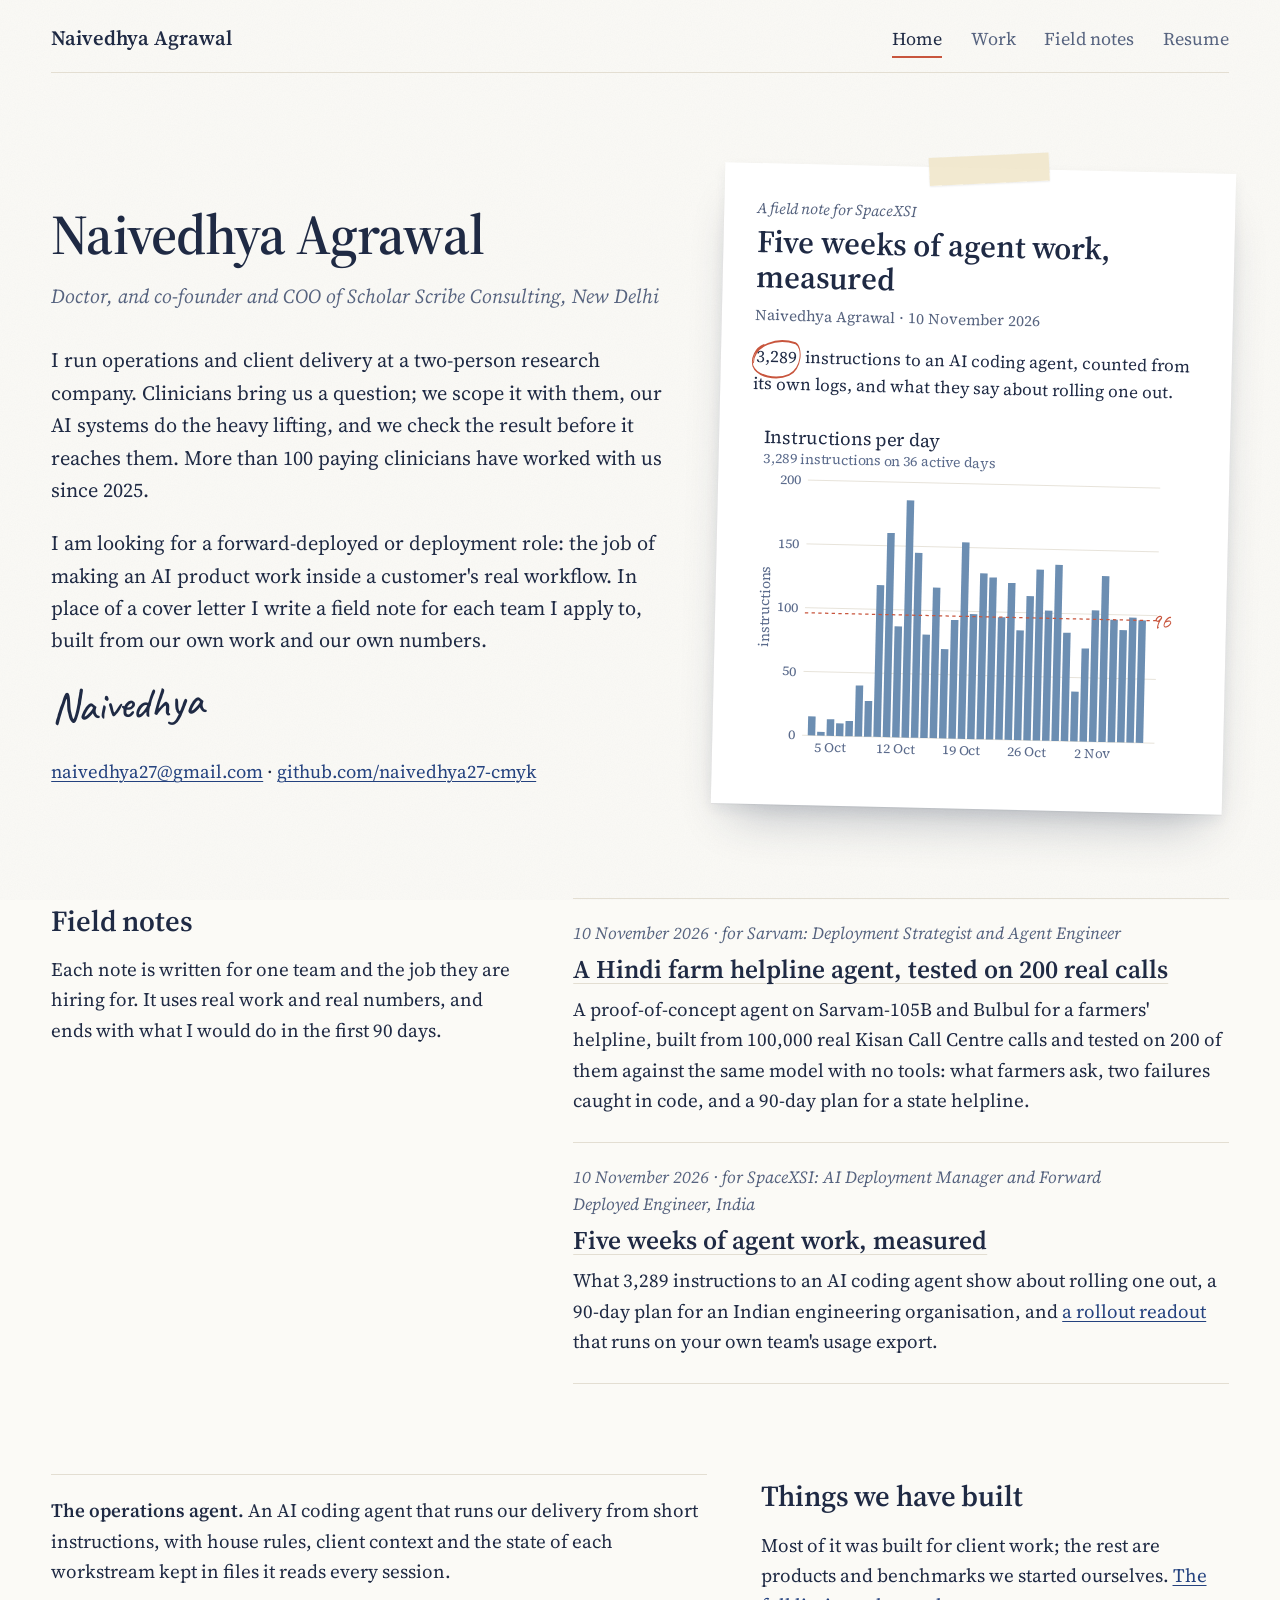
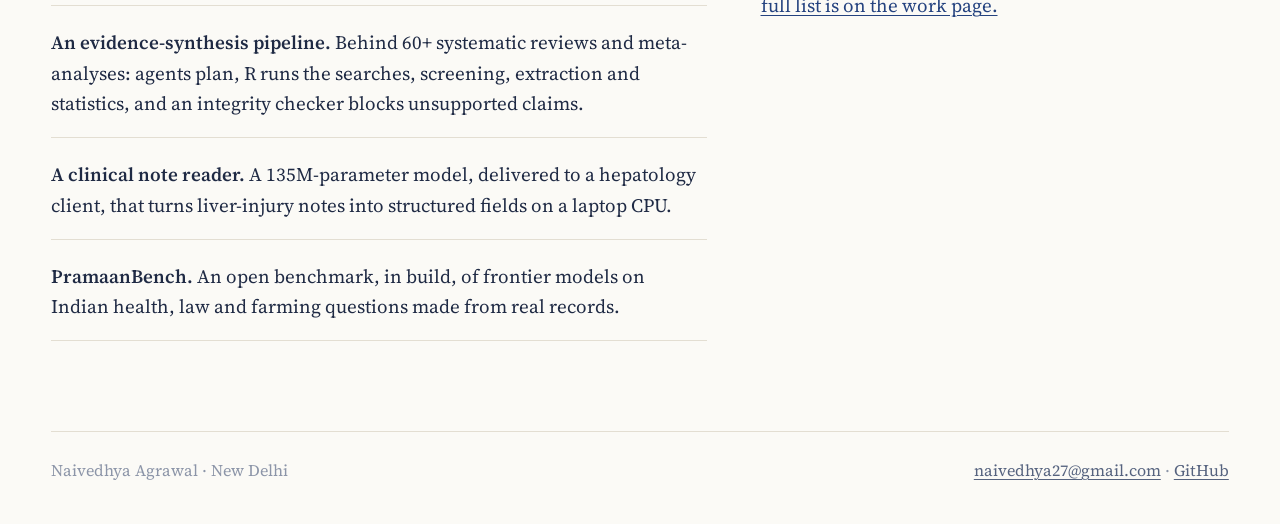
==== commit 1d08c915: "Field note for Sarvam: a Hindi farm helpline agent tested on 200 real calls New page /for/sarvam/ wi" ====
--- a/index.html
+++ b/index.html
@@ -137,9 +137,14 @@
   <section class="spread">
     <div class="txt">
       <h2>Field notes</h2>
-      <p>Each note is written for one team and the job they are hiring for. It uses our own work and our own numbers, and ends with what I would do in the first 90 days.</p>
+      <p>Each note is written for one team and the job they are hiring for. It uses real work and real numbers, and ends with what I would do in the first 90 days.</p>
     </div>
     <ol class="notes-list">
+      <li>
+        <p class="meta">10 November 2026 · for Sarvam: Deployment Strategist and Agent Engineer</p>
+        <h3><a href="./for/sarvam/">A Hindi farm helpline agent, tested on 200 real calls</a></h3>
+        <p>A proof-of-concept agent on Sarvam-105B and Bulbul for a farmers' helpline, built from 100,000 real Kisan Call Centre calls and tested on 200 of them against the same model with no tools: what farmers ask, two failures caught in code, and a 90-day plan for a state helpline.</p>
+      </li>
       <li>
         <p class="meta">10 November 2026 · for SpaceXSI: AI Deployment Manager and Forward Deployed Engineer, India</p>
         <h3><a href="./for/spacexsi/">Five weeks of agent work, measured</a></h3>
--- a/assets/site.css
+++ b/assets/site.css
@@ -113,6 +113,7 @@
 /* charts */
 figure { margin: 0; }
 figure.chart { max-width: 900px; }
+@media (min-width: 1200px) { .spread > figure.chart { position: sticky; top: 28px; } }
 .fig-d svg, .fig-m svg, .fig-any svg { display: block; width: 100%; height: auto; overflow: visible; }
 .fig-m { display: none; max-width: 520px; }
 @media (max-width: 639px) { .fig-d { display: none; } .fig-m { display: block; } }
@@ -283,3 +284,13 @@
 .js figure.chart .dot, .js figure.chart .hand { opacity: 0; transition: opacity .6s ease 1.2s; }
 .js figure.chart.in .dot, .js figure.chart.in .hand { opacity: 1; }
 @media (prefers-reduced-motion: reduce) { .printout, .printout:hover { transition: none; } }
+
+/* Sarvam note (10 Nov 2026): three voice samples, the Hindi as spoken and an English gist */
+.voices { list-style: none; margin: clamp(28px, 3.4vw, 56px) 0 0; padding: 0; display: grid; grid-template-columns: repeat(3, minmax(0, 1fr)); gap: clamp(24px, 3vw, 56px); }
+.voices li { border-top: 1px solid var(--rule); padding-top: 1em; min-width: 0; }
+.v-head { font-weight: 600; margin: 0; max-width: none; }
+.v-q { color: var(--soft); font-size: .9em; font-style: italic; margin: .2em 0 .9em; max-width: none; }
+.voices audio { display: block; width: 100%; height: 40px; margin: 0 0 .9em; }
+.v-hi { font-family: "Noto Serif Devanagari", "Source Serif 4", serif; font-size: 1.02em; line-height: 1.8; margin: 0 0 .7em; max-width: none; }
+.v-en { font-size: .9em; color: var(--soft); margin: 0; max-width: none; }
+@media (max-width: 899px) { .voices { grid-template-columns: minmax(0, 1fr); } }
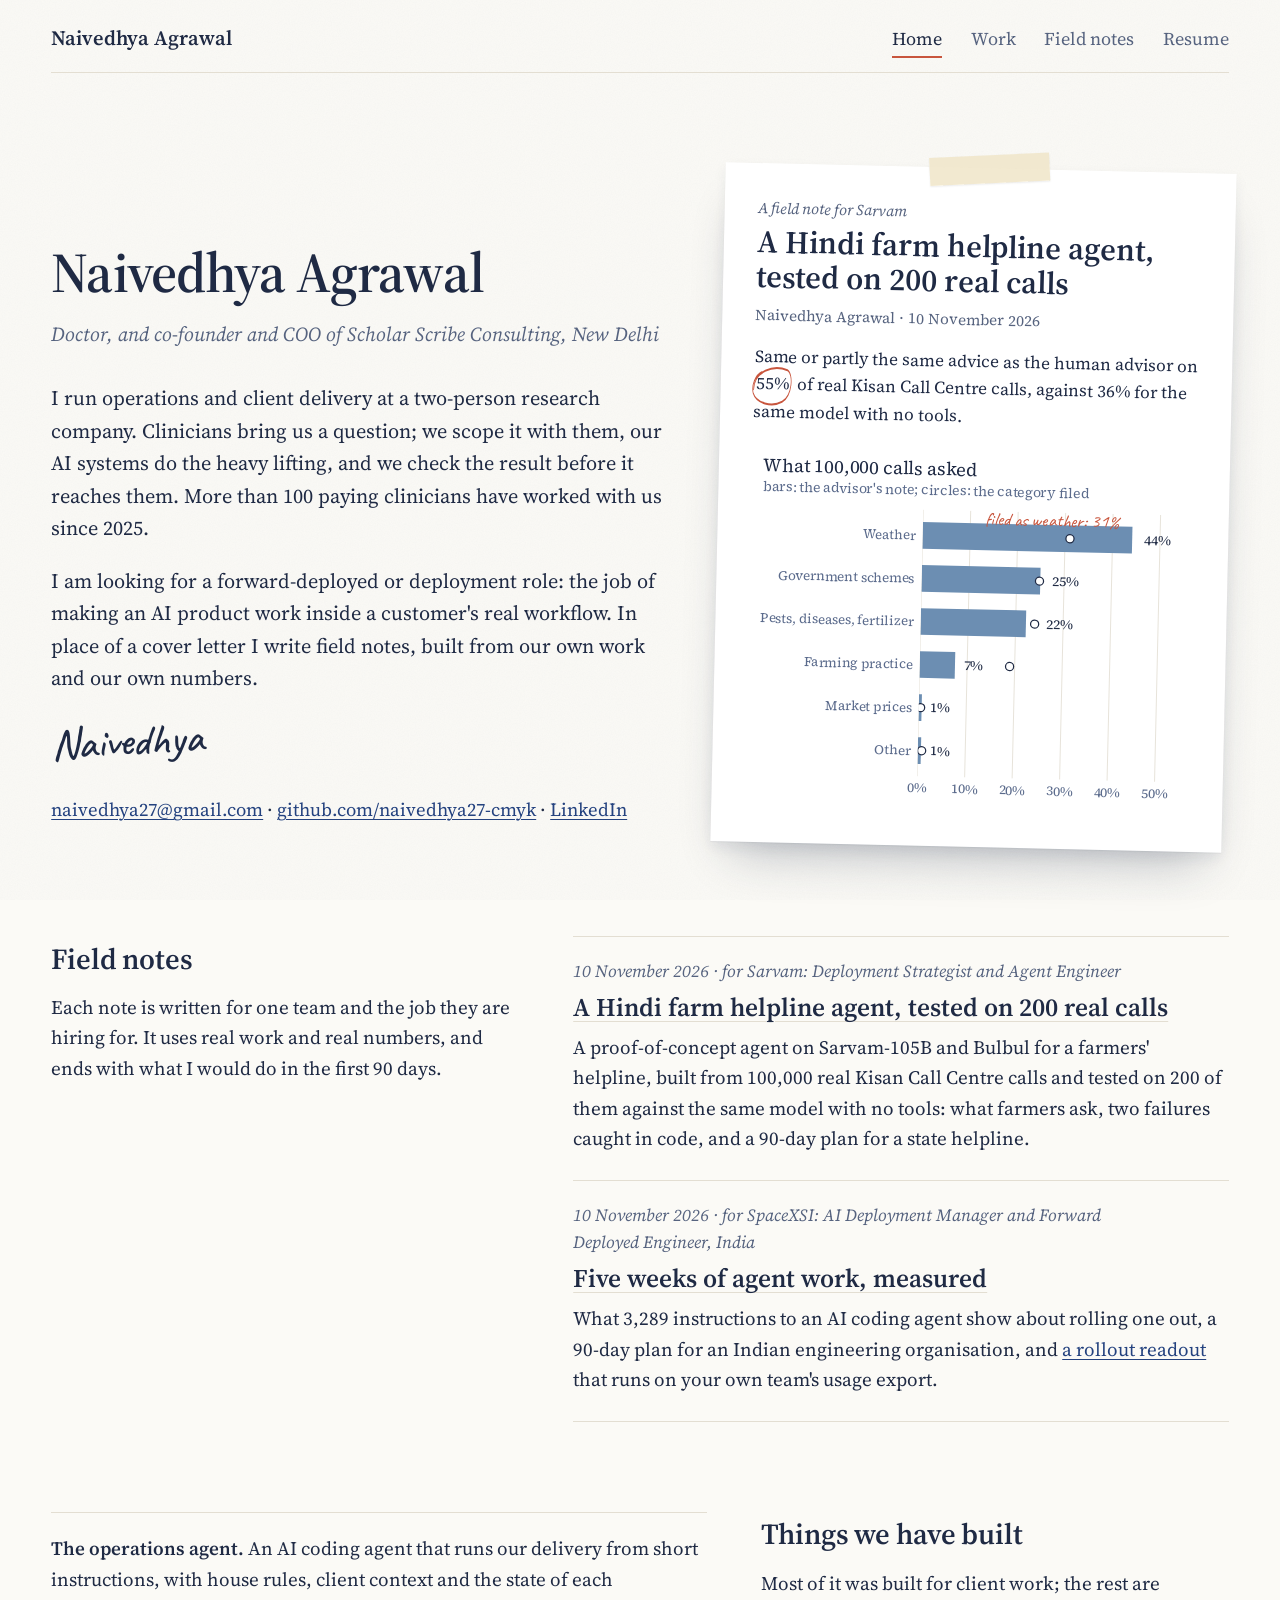
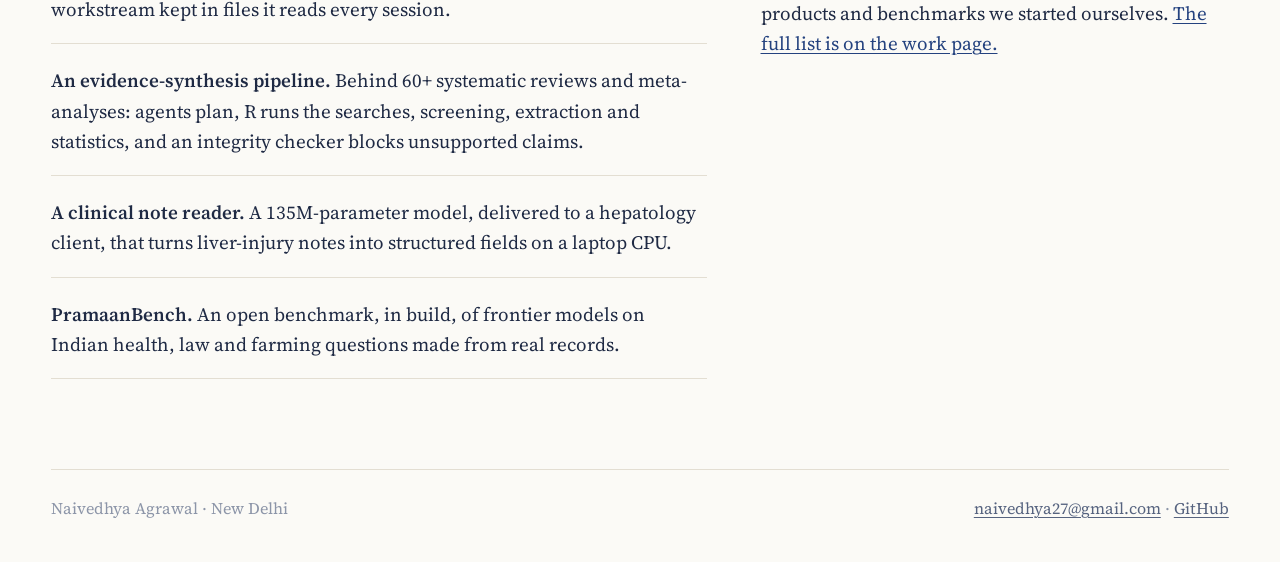
==== commit fd4cd162: "Home leads with the Sarvam field note; link-preview cards on every page - The home page card now ope" ====
--- a/index.html
+++ b/index.html
@@ -5,6 +5,20 @@
 <meta name="viewport" content="width=device-width, initial-scale=1">
 <title>Naivedhya Agrawal</title>
 <meta name="description" content="Naivedhya Agrawal: doctor, and co-founder and COO of Scholar Scribe Consulting in New Delhi. Field notes on putting AI systems to work inside real organisations.">
+<meta property="og:type" content="website">
+<meta property="og:site_name" content="Naivedhya Agrawal">
+<meta property="og:title" content="Naivedhya Agrawal">
+<meta property="og:description" content="Naivedhya Agrawal: doctor, and co-founder and COO of Scholar Scribe Consulting in New Delhi. Field notes on putting AI systems to work inside real organisations.">
+<meta property="og:url" content="https://naivedhya27-cmyk.github.io/">
+<link rel="canonical" href="https://naivedhya27-cmyk.github.io/">
+<meta property="og:image" content="https://naivedhya27-cmyk.github.io/assets/og/home.png">
+<meta property="og:image:width" content="1200">
+<meta property="og:image:height" content="630">
+<meta property="og:image:alt" content="Naivedhya Agrawal">
+<meta name="twitter:card" content="summary_large_image">
+<meta name="twitter:image" content="https://naivedhya27-cmyk.github.io/assets/og/home.png">
+<meta name="twitter:title" content="Naivedhya Agrawal">
+<meta name="twitter:description" content="Naivedhya Agrawal: doctor, and co-founder and COO of Scholar Scribe Consulting in New Delhi. Field notes on putting AI systems to work inside real organisations.">
 <meta name="author" content="Naivedhya Agrawal">
 <meta name="robots" content="noindex, nofollow">
 <link rel="preconnect" href="https://fonts.googleapis.com">
@@ -32,17 +46,17 @@
       <p class="role">Doctor, and co-founder and COO of Scholar Scribe Consulting, New Delhi</p>
       <div class="letter">
         <p>I run operations and client delivery at a two-person research company. Clinicians bring us a question; we scope it with them, our AI systems do the heavy lifting, and we check the result before it reaches them. More than 100 paying clinicians have worked with us since 2025.</p>
-        <p>I am looking for a forward-deployed or deployment role: the job of making an AI product work inside a customer's real workflow. In place of a cover letter I write a field note for each team I apply to, built from our own work and our own numbers.</p>
+        <p>I am looking for a forward-deployed or deployment role: the job of making an AI product work inside a customer's real workflow. In place of a cover letter I write field notes, built from our own work and our own numbers.</p>
         <p class="sign">Naivedhya</p>
-        <p class="contact"><a href="mailto:naivedhya27@gmail.com">naivedhya27@gmail.com</a> · <a href="https://github.com/naivedhya27-cmyk">github.com/naivedhya27-cmyk</a></p>
+        <p class="contact"><a href="mailto:naivedhya27@gmail.com">naivedhya27@gmail.com</a> · <a href="https://github.com/naivedhya27-cmyk">github.com/naivedhya27-cmyk</a> · <a href="https://www.linkedin.com/in/naivedhya-agrawal-9a2612448/">LinkedIn</a></p>
       </div>
     </div>
-    <a class="printout" href="./for/spacexsi/" aria-label="Read the field note Five weeks of agent work, measured">
-      <p class="p-kicker">A field note for SpaceXSI</p>
-      <p class="p-title">Five weeks of agent work, measured</p>
+    <a class="printout" href="./for/sarvam/" aria-label="Read the field note A Hindi farm helpline agent, tested on 200 real calls">
+      <p class="p-kicker">A field note for Sarvam</p>
+      <p class="p-title">A Hindi farm helpline agent, tested on 200 real calls</p>
       <p class="p-by">Naivedhya Agrawal · 10 November 2026</p>
-      <p class="p-text"><span class="circled">3,289<svg viewBox="0 0 100 40" preserveAspectRatio="none" aria-hidden="true"><path pathLength="1" d="M7 25 C8 10 50 3 85 8 C99 11 98 30 74 35 C50 40 14 37 6 28 C2 22 9 13 26 10"/></svg></span> instructions to an AI coding agent, counted from its own logs, and what they say about rolling one out.</p>
-      <figure class="chart"><div class="fig-any"><svg role="img" aria-label="Bar chart: instructions per day" focusable="false" xmlns='http://www.w3.org/2000/svg' xmlns:xlink='http://www.w3.org/1999/xlink' viewBox='0 0 302.40 237.60'>
+      <p class="p-text">Same or partly the same advice as the human advisor on <span class="circled">55%<svg viewBox="0 0 100 40" preserveAspectRatio="none" aria-hidden="true"><path pathLength="1" d="M7 25 C8 10 50 3 85 8 C99 11 98 30 74 35 C50 40 14 37 6 28 C2 22 9 13 26 10"/></svg></span> of real Kisan Call Centre calls, against 36% for the same model with no tools.</p>
+      <figure class="chart"><div class="fig-any"><svg role="img" aria-label="Bar chart: what the calls asked" focusable="false" xmlns='http://www.w3.org/2000/svg' xmlns:xlink='http://www.w3.org/1999/xlink' viewBox='0 0 302.40 244.80'>
 <g class='svglite'>
 <defs>
   <style type='text/css'><![CDATA[
@@ -64,69 +78,61 @@
 </defs>
 <rect width='100%' height='100%' style='stroke: none; fill: none;'/>
 <defs>
-  <clipPath id='p1-cpMC4wMHwzMDIuNDB8MC4wMHwyMzcuNjA='>
-    <rect x='0.00' y='0.00' width='302.40' height='237.60' />
+  <clipPath id='p2-cpMC4wMHwzMDIuNDB8MC4wMHwyNDQuODA='>
+    <rect x='0.00' y='0.00' width='302.40' height='244.80' />
   </clipPath>
 </defs>
-<g clip-path='url(#p1-cpMC4wMHwzMDIuNDB8MC4wMHwyMzcuNjA=)'>
-<rect x='-0.000000000000032' y='0.00' width='302.40' height='237.60' style='stroke-width: 1.07; stroke: none;' />
-<rect x='38.62' y='42.02' width='239.87' height='174.46' style='stroke-width: 1.07; stroke: none;' />
-<polyline points='38.62,216.48 278.49,216.48 ' style='stroke-width: 0.64; stroke: #E6E2D8; stroke-linecap: butt;' />
-<polyline points='38.62,173.05 278.49,173.05 ' style='stroke-width: 0.64; stroke: #E6E2D8; stroke-linecap: butt;' />
-<polyline points='38.62,129.63 278.49,129.63 ' style='stroke-width: 0.64; stroke: #E6E2D8; stroke-linecap: butt;' />
-<polyline points='38.62,86.21 278.49,86.21 ' style='stroke-width: 0.64; stroke: #E6E2D8; stroke-linecap: butt;' />
-<polyline points='38.62,42.78 278.49,42.78 ' style='stroke-width: 0.64; stroke: #E6E2D8; stroke-linecap: butt;' />
-<rect x='42.45' y='203.45' width='5.10' height='13.03' style='stroke-width: 1.07; stroke: none; stroke-linecap: butt; stroke-linejoin: miter; fill: #6C8EB2;' />
-<rect x='48.83' y='213.87' width='5.10' height='2.61' style='stroke-width: 1.07; stroke: none; stroke-linecap: butt; stroke-linejoin: miter; fill: #6C8EB2;' />
-<rect x='55.21' y='205.19' width='5.10' height='11.29' style='stroke-width: 1.07; stroke: none; stroke-linecap: butt; stroke-linejoin: miter; fill: #6C8EB2;' />
-<rect x='61.59' y='207.79' width='5.10' height='8.68' style='stroke-width: 1.07; stroke: none; stroke-linecap: butt; stroke-linejoin: miter; fill: #6C8EB2;' />
-<rect x='67.97' y='206.05' width='5.10' height='10.42' style='stroke-width: 1.07; stroke: none; stroke-linecap: butt; stroke-linejoin: miter; fill: #6C8EB2;' />
-<rect x='74.35' y='181.74' width='5.10' height='34.74' style='stroke-width: 1.07; stroke: none; stroke-linecap: butt; stroke-linejoin: miter; fill: #6C8EB2;' />
-<rect x='80.73' y='192.16' width='5.10' height='24.32' style='stroke-width: 1.07; stroke: none; stroke-linecap: butt; stroke-linejoin: miter; fill: #6C8EB2;' />
-<rect x='87.11' y='113.13' width='5.10' height='103.35' style='stroke-width: 1.07; stroke: none; stroke-linecap: butt; stroke-linejoin: miter; fill: #6C8EB2;' />
-<rect x='93.48' y='77.52' width='5.10' height='138.95' style='stroke-width: 1.07; stroke: none; stroke-linecap: butt; stroke-linejoin: miter; fill: #6C8EB2;' />
-<rect x='99.86' y='140.92' width='5.10' height='75.56' style='stroke-width: 1.07; stroke: none; stroke-linecap: butt; stroke-linejoin: miter; fill: #6C8EB2;' />
-<rect x='106.24' y='54.94' width='5.10' height='161.53' style='stroke-width: 1.07; stroke: none; stroke-linecap: butt; stroke-linejoin: miter; fill: #6C8EB2;' />
-<rect x='112.62' y='90.55' width='5.10' height='125.93' style='stroke-width: 1.07; stroke: none; stroke-linecap: butt; stroke-linejoin: miter; fill: #6C8EB2;' />
-<rect x='119.00' y='146.13' width='5.10' height='70.35' style='stroke-width: 1.07; stroke: none; stroke-linecap: butt; stroke-linejoin: miter; fill: #6C8EB2;' />
-<rect x='125.38' y='114.00' width='5.10' height='102.48' style='stroke-width: 1.07; stroke: none; stroke-linecap: butt; stroke-linejoin: miter; fill: #6C8EB2;' />
-<rect x='131.76' y='155.68' width='5.10' height='60.79' style='stroke-width: 1.07; stroke: none; stroke-linecap: butt; stroke-linejoin: miter; fill: #6C8EB2;' />
-<rect x='138.14' y='135.71' width='5.10' height='80.77' style='stroke-width: 1.07; stroke: none; stroke-linecap: butt; stroke-linejoin: miter; fill: #6C8EB2;' />
-<rect x='144.52' y='82.73' width='5.10' height='133.74' style='stroke-width: 1.07; stroke: none; stroke-linecap: butt; stroke-linejoin: miter; fill: #6C8EB2;' />
-<rect x='150.90' y='131.37' width='5.10' height='85.11' style='stroke-width: 1.07; stroke: none; stroke-linecap: butt; stroke-linejoin: miter; fill: #6C8EB2;' />
-<rect x='157.28' y='103.58' width='5.10' height='112.90' style='stroke-width: 1.07; stroke: none; stroke-linecap: butt; stroke-linejoin: miter; fill: #6C8EB2;' />
-<rect x='163.66' y='106.18' width='5.10' height='110.29' style='stroke-width: 1.07; stroke: none; stroke-linecap: butt; stroke-linejoin: miter; fill: #6C8EB2;' />
-<rect x='170.04' y='133.10' width='5.10' height='83.37' style='stroke-width: 1.07; stroke: none; stroke-linecap: butt; stroke-linejoin: miter; fill: #6C8EB2;' />
-<rect x='176.42' y='109.66' width='5.10' height='106.82' style='stroke-width: 1.07; stroke: none; stroke-linecap: butt; stroke-linejoin: miter; fill: #6C8EB2;' />
-<rect x='182.80' y='141.79' width='5.10' height='74.69' style='stroke-width: 1.07; stroke: none; stroke-linecap: butt; stroke-linejoin: miter; fill: #6C8EB2;' />
-<rect x='189.18' y='118.34' width='5.10' height='98.14' style='stroke-width: 1.07; stroke: none; stroke-linecap: butt; stroke-linejoin: miter; fill: #6C8EB2;' />
-<rect x='195.56' y='100.10' width='5.10' height='116.37' style='stroke-width: 1.07; stroke: none; stroke-linecap: butt; stroke-linejoin: miter; fill: #6C8EB2;' />
-<rect x='201.94' y='127.89' width='5.10' height='88.58' style='stroke-width: 1.07; stroke: none; stroke-linecap: butt; stroke-linejoin: miter; fill: #6C8EB2;' />
-<rect x='208.32' y='96.63' width='5.10' height='119.85' style='stroke-width: 1.07; stroke: none; stroke-linecap: butt; stroke-linejoin: miter; fill: #6C8EB2;' />
-<rect x='214.69' y='142.66' width='5.10' height='73.82' style='stroke-width: 1.07; stroke: none; stroke-linecap: butt; stroke-linejoin: miter; fill: #6C8EB2;' />
-<rect x='221.07' y='182.61' width='5.10' height='33.87' style='stroke-width: 1.07; stroke: none; stroke-linecap: butt; stroke-linejoin: miter; fill: #6C8EB2;' />
-<rect x='227.45' y='153.08' width='5.10' height='63.40' style='stroke-width: 1.07; stroke: none; stroke-linecap: butt; stroke-linejoin: miter; fill: #6C8EB2;' />
-<rect x='233.83' y='127.02' width='5.10' height='89.45' style='stroke-width: 1.07; stroke: none; stroke-linecap: butt; stroke-linejoin: miter; fill: #6C8EB2;' />
-<rect x='240.21' y='103.58' width='5.10' height='112.90' style='stroke-width: 1.07; stroke: none; stroke-linecap: butt; stroke-linejoin: miter; fill: #6C8EB2;' />
-<rect x='246.59' y='133.10' width='5.10' height='83.37' style='stroke-width: 1.07; stroke: none; stroke-linecap: butt; stroke-linejoin: miter; fill: #6C8EB2;' />
-<rect x='252.97' y='140.05' width='5.10' height='76.42' style='stroke-width: 1.07; stroke: none; stroke-linecap: butt; stroke-linejoin: miter; fill: #6C8EB2;' />
-<rect x='259.35' y='131.37' width='5.10' height='85.11' style='stroke-width: 1.07; stroke: none; stroke-linecap: butt; stroke-linejoin: miter; fill: #6C8EB2;' />
-<rect x='265.73' y='133.10' width='5.10' height='83.37' style='stroke-width: 1.07; stroke: none; stroke-linecap: butt; stroke-linejoin: miter; fill: #6C8EB2;' />
-<line x1='38.62' y1='133.10' x2='278.49' y2='133.10' style='stroke-width: 0.85; stroke: #C8553D; stroke-dasharray: 2.28,2.28; stroke-linecap: butt;' />
-<text x='274.66' y='138.05' style='font-size: 14.80px;fill: #C8553D; font-family: "Caveat";' textLength='13.31px' lengthAdjust='spacingAndGlyphs'>96</text>
-<text x='33.69' y='219.49' text-anchor='end' style='font-size: 9.00px;fill: #5B6B8C; font-family: "Source Serif 4";' textLength='4.77px' lengthAdjust='spacingAndGlyphs'>0</text>
-<text x='33.69' y='176.07' text-anchor='end' style='font-size: 9.00px;fill: #5B6B8C; font-family: "Source Serif 4";' textLength='9.53px' lengthAdjust='spacingAndGlyphs'>50</text>
-<text x='33.69' y='132.65' text-anchor='end' style='font-size: 9.00px;fill: #5B6B8C; font-family: "Source Serif 4";' textLength='14.30px' lengthAdjust='spacingAndGlyphs'>100</text>
-<text x='33.69' y='89.22' text-anchor='end' style='font-size: 9.00px;fill: #5B6B8C; font-family: "Source Serif 4";' textLength='14.30px' lengthAdjust='spacingAndGlyphs'>150</text>
-<text x='33.69' y='45.80' text-anchor='end' style='font-size: 9.00px;fill: #5B6B8C; font-family: "Source Serif 4";' textLength='14.30px' lengthAdjust='spacingAndGlyphs'>200</text>
-<text x='57.76' y='227.44' text-anchor='middle' style='font-size: 9.00px;fill: #5B6B8C; font-family: "Source Serif 4";' textLength='21.47px' lengthAdjust='spacingAndGlyphs'>5 Oct</text>
-<text x='102.42' y='227.44' text-anchor='middle' style='font-size: 9.00px;fill: #5B6B8C; font-family: "Source Serif 4";' textLength='26.23px' lengthAdjust='spacingAndGlyphs'>12 Oct</text>
-<text x='147.07' y='227.44' text-anchor='middle' style='font-size: 9.00px;fill: #5B6B8C; font-family: "Source Serif 4";' textLength='26.23px' lengthAdjust='spacingAndGlyphs'>19 Oct</text>
-<text x='191.73' y='227.44' text-anchor='middle' style='font-size: 9.00px;fill: #5B6B8C; font-family: "Source Serif 4";' textLength='26.23px' lengthAdjust='spacingAndGlyphs'>26 Oct</text>
-<text x='236.39' y='227.44' text-anchor='middle' style='font-size: 9.00px;fill: #5B6B8C; font-family: "Source Serif 4";' textLength='24.16px' lengthAdjust='spacingAndGlyphs'>2 Nov</text>
-<text transform='translate(14.34,129.25) rotate(-90)' text-anchor='middle' style='font-size: 9.50px;fill: #5B6B8C; font-family: "Source Serif 4";' textLength='54.77px' lengthAdjust='spacingAndGlyphs'>instructions</text>
-<text x='7.97' y='31.74' style='font-size: 9.50px;fill: #5B6B8C; font-family: "Source Serif 4";' textLength='158.05px' lengthAdjust='spacingAndGlyphs'>3,289 instructions on 36 active days</text>
-<text x='7.97' y='18.34' style='font-size: 12.50px;fill: #1F2A44; font-family: "Source Serif 4";' textLength='120.09px' lengthAdjust='spacingAndGlyphs'>Instructions per day</text>
+<g clip-path='url(#p2-cpMC4wMHwzMDIuNDB8MC4wMHwyNDQuODA=)'>
+<rect x='0.00' y='0.00' width='302.40' height='244.80' style='stroke-width: 1.07; stroke: none;' />
+</g>
+<defs>
+  <clipPath id='p2-cpMTE3LjI2fDI4OC40NXw0Mi4wMnwyMjMuNjg='>
+    <rect x='117.26' y='42.02' width='171.19' height='181.66' />
+  </clipPath>
+</defs>
+<g clip-path='url(#p2-cpMTE3LjI2fDI4OC40NXw0Mi4wMnwyMjMuNjg=)'>
+<rect x='117.26' y='42.02' width='171.19' height='181.66' style='stroke-width: 1.07; stroke: none;' />
+<polyline points='117.26,223.68 117.26,42.02 ' style='stroke-width: 0.64; stroke: #E6E2D8; stroke-linecap: butt;' />
+<polyline points='149.58,223.68 149.58,42.02 ' style='stroke-width: 0.64; stroke: #E6E2D8; stroke-linecap: butt;' />
+<polyline points='181.91,223.68 181.91,42.02 ' style='stroke-width: 0.64; stroke: #E6E2D8; stroke-linecap: butt;' />
+<polyline points='214.23,223.68 214.23,42.02 ' style='stroke-width: 0.64; stroke: #E6E2D8; stroke-linecap: butt;' />
+<polyline points='246.55,223.68 246.55,42.02 ' style='stroke-width: 0.64; stroke: #E6E2D8; stroke-linecap: butt;' />
+<polyline points='278.87,223.68 278.87,42.02 ' style='stroke-width: 0.64; stroke: #E6E2D8; stroke-linecap: butt;' />
+<rect x='117.26' y='197.01' width='2.15' height='18.17' style='stroke-width: 1.07; stroke: none; stroke-linecap: butt; stroke-linejoin: miter; fill: #6C8EB2;' />
+<rect x='117.26' y='167.71' width='1.98' height='18.17' style='stroke-width: 1.07; stroke: none; stroke-linecap: butt; stroke-linejoin: miter; fill: #6C8EB2;' />
+<rect x='117.26' y='138.41' width='24.01' height='18.17' style='stroke-width: 1.07; stroke: none; stroke-linecap: butt; stroke-linejoin: miter; fill: #6C8EB2;' />
+<rect x='117.26' y='109.12' width='71.65' height='18.17' style='stroke-width: 1.07; stroke: none; stroke-linecap: butt; stroke-linejoin: miter; fill: #6C8EB2;' />
+<rect x='117.26' y='79.82' width='80.77' height='18.17' style='stroke-width: 1.07; stroke: none; stroke-linecap: butt; stroke-linejoin: miter; fill: #6C8EB2;' />
+<rect x='117.26' y='50.52' width='142.66' height='18.17' style='stroke-width: 1.07; stroke: none; stroke-linecap: butt; stroke-linejoin: miter; fill: #6C8EB2;' />
+<circle cx='119.91' cy='206.10' r='2.77' style='stroke-width: 0.85; stroke: #1F2A44; fill: #FFFFFF;' />
+<circle cx='118.54' cy='176.80' r='2.77' style='stroke-width: 0.85; stroke: #1F2A44; fill: #FFFFFF;' />
+<circle cx='178.45' cy='147.50' r='2.77' style='stroke-width: 0.85; stroke: #1F2A44; fill: #FFFFFF;' />
+<circle cx='194.83' cy='118.20' r='2.77' style='stroke-width: 0.85; stroke: #1F2A44; fill: #FFFFFF;' />
+<circle cx='197.49' cy='88.90' r='2.77' style='stroke-width: 0.85; stroke: #1F2A44; fill: #FFFFFF;' />
+<circle cx='217.58' cy='59.60' r='2.77' style='stroke-width: 0.85; stroke: #1F2A44; fill: #FFFFFF;' />
+<text x='125.88' y='209.15' style='font-size: 9.10px;fill: #1F2A44; font-family: "Source Serif 4";' textLength='13.28px' lengthAdjust='spacingAndGlyphs'>1%</text>
+<text x='125.22' y='179.85' style='font-size: 9.10px;fill: #1F2A44; font-family: "Source Serif 4";' textLength='13.28px' lengthAdjust='spacingAndGlyphs'>1%</text>
+<text x='147.25' y='150.55' style='font-size: 9.10px;fill: #1F2A44; font-family: "Source Serif 4";' textLength='13.28px' lengthAdjust='spacingAndGlyphs'>7%</text>
+<text x='202.97' y='121.25' style='font-size: 9.10px;fill: #1F2A44; font-family: "Source Serif 4";' textLength='18.09px' lengthAdjust='spacingAndGlyphs'>22%</text>
+<text x='206.18' y='91.95' style='font-size: 9.10px;fill: #1F2A44; font-family: "Source Serif 4";' textLength='18.09px' lengthAdjust='spacingAndGlyphs'>25%</text>
+<text x='268.06' y='62.65' style='font-size: 9.10px;fill: #1F2A44; font-family: "Source Serif 4";' textLength='18.09px' lengthAdjust='spacingAndGlyphs'>44%</text>
+<text x='205.26' y='51.48' text-anchor='middle' style='font-size: 12.52px;fill: #C8553D; font-family: "Caveat";' textLength='90.86px' lengthAdjust='spacingAndGlyphs'>filed as weather: 31%</text>
+</g>
+<g clip-path='url(#p2-cpMC4wMHwzMDIuNDB8MC4wMHwyNDQuODA=)'>
+<text x='112.33' y='209.11' text-anchor='end' style='font-size: 9.00px;fill: #5B6B8C; font-family: "Source Serif 4";' textLength='24.55px' lengthAdjust='spacingAndGlyphs'>Other</text>
+<text x='112.33' y='179.81' text-anchor='end' style='font-size: 9.00px;fill: #5B6B8C; font-family: "Source Serif 4";' textLength='58.73px' lengthAdjust='spacingAndGlyphs'>Market prices</text>
+<text x='112.33' y='150.51' text-anchor='end' style='font-size: 9.00px;fill: #5B6B8C; font-family: "Source Serif 4";' textLength='73.48px' lengthAdjust='spacingAndGlyphs'>Farming practice</text>
+<text x='112.33' y='121.22' text-anchor='end' style='font-size: 9.00px;fill: #5B6B8C; font-family: "Source Serif 4";' textLength='104.36px' lengthAdjust='spacingAndGlyphs'>Pests, diseases, fertilizer</text>
+<text x='112.33' y='91.92' text-anchor='end' style='font-size: 9.00px;fill: #5B6B8C; font-family: "Source Serif 4";' textLength='92.91px' lengthAdjust='spacingAndGlyphs'>Government schemes</text>
+<text x='112.33' y='62.62' text-anchor='end' style='font-size: 9.00px;fill: #5B6B8C; font-family: "Source Serif 4";' textLength='35.91px' lengthAdjust='spacingAndGlyphs'>Weather</text>
+<text x='117.26' y='234.64' text-anchor='middle' style='font-size: 9.00px;fill: #5B6B8C; font-family: "Source Serif 4";' textLength='13.16px' lengthAdjust='spacingAndGlyphs'>0%</text>
+<text x='149.58' y='234.64' text-anchor='middle' style='font-size: 9.00px;fill: #5B6B8C; font-family: "Source Serif 4";' textLength='17.92px' lengthAdjust='spacingAndGlyphs'>10%</text>
+<text x='181.91' y='234.64' text-anchor='middle' style='font-size: 9.00px;fill: #5B6B8C; font-family: "Source Serif 4";' textLength='17.92px' lengthAdjust='spacingAndGlyphs'>20%</text>
+<text x='214.23' y='234.64' text-anchor='middle' style='font-size: 9.00px;fill: #5B6B8C; font-family: "Source Serif 4";' textLength='17.92px' lengthAdjust='spacingAndGlyphs'>30%</text>
+<text x='246.55' y='234.64' text-anchor='middle' style='font-size: 9.00px;fill: #5B6B8C; font-family: "Source Serif 4";' textLength='17.92px' lengthAdjust='spacingAndGlyphs'>40%</text>
+<text x='278.87' y='234.64' text-anchor='middle' style='font-size: 9.00px;fill: #5B6B8C; font-family: "Source Serif 4";' textLength='17.92px' lengthAdjust='spacingAndGlyphs'>50%</text>
+<text x='7.97' y='31.74' style='font-size: 9.50px;fill: #5B6B8C; font-family: "Source Serif 4";' textLength='222.08px' lengthAdjust='spacingAndGlyphs'>bars: the advisor's note; circles: the category filed</text>
+<text x='7.97' y='18.34' style='font-size: 12.50px;fill: #1F2A44; font-family: "Source Serif 4";' textLength='145.42px' lengthAdjust='spacingAndGlyphs'>What 100,000 calls asked</text>
 </g>
 </g>
 </svg></div></figure>
